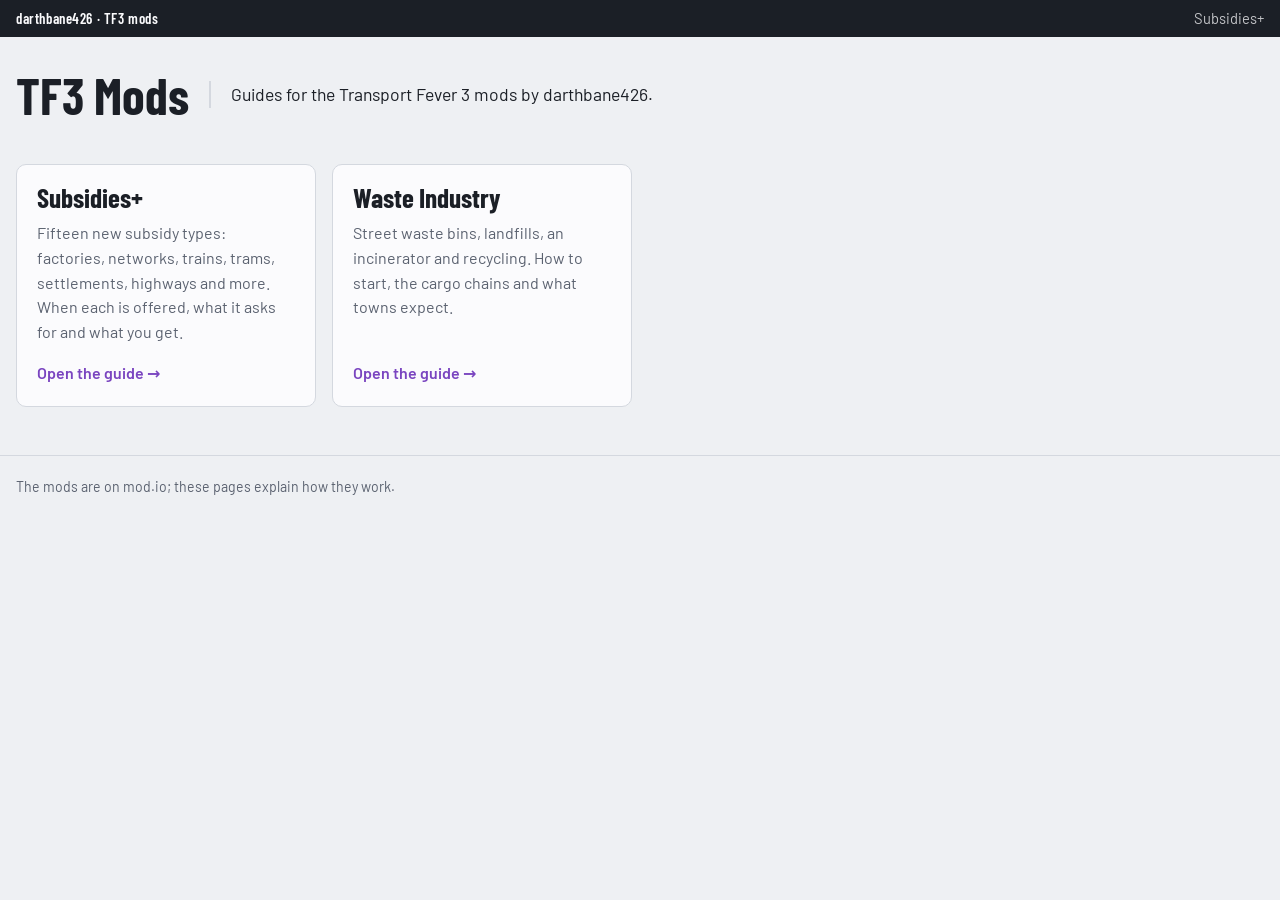
==== index.html @ 2aaebc6a "Site for all mod guides: Subsidies+ moved to subsidies-plus/, shared look and navigation, overview p" ====
<!doctype html>
<html lang="en">
<head>
<meta charset="utf-8">
<meta name="viewport" content="width=device-width, initial-scale=1, viewport-fit=cover">
<style>body { margin: 0; } [hidden] { display: none !important; }</style>
<title>darthbane426 TF3 Mods</title>
<meta name="claude:viewport-fit-sides" content="cover">
<link rel="icon" href="data:image/svg+xml,%3Csvg xmlns='http://www.w3.org/2000/svg' viewBox='0 0 64 64'%3E%3Crect width='64' height='64' rx='12' fill='%231b1f26'/%3E%3Ctext x='32' y='49' text-anchor='middle' font-family='Arial Narrow,Arial,sans-serif' font-weight='700' font-size='44' fill='%23ffffff'%3ED%3C/text%3E%3C/svg%3E">
<link rel="preconnect" href="https://fonts.googleapis.com">
<link rel="preconnect" href="https://fonts.gstatic.com" crossorigin>
<link rel="stylesheet" href="https://fonts.googleapis.com/css2?family=Barlow+Condensed:wght@600;700&family=Barlow:wght@400;500;600&family=IBM+Plex+Mono:wght@400;500&display=swap">
<style>
/* Shared look of the darthbane426 TF3 mod pages: colours, type, settings bar, tiles with details, sections,
   tips, tables, footer. build.py puts this file into every page template; each page adds its own rules after it. */
:root {
  --paper: #eef0f3;
  --panel: #fbfbfd;
  --ink: #1b1f26;
  --muted: #5b6270;
  --rule: #d4d8df;
  --tile: #7a45c0;
  --tile-ink: #ffffff;
  --task: #2f6fbf;
  --upfront: #a86a00;
  --subsidy: #2f9a55;
  --logo-bg: #2f9a55;
  --good: #2c7a47;
  --bad: #b02a20;
  --band-warn: rgba(168, 106, 0, 0.08);
  --money-bg: rgba(44, 122, 71, 0.08);
  --fine-bg: rgba(176, 42, 32, 0.07);
  --display: "Barlow Condensed", "Arial Narrow", "Roboto Condensed", sans-serif;
  --body: "Barlow", "Segoe UI", system-ui, sans-serif;
  --mono: "IBM Plex Mono", ui-monospace, "Cascadia Mono", Consolas, monospace;
}
@media (prefers-color-scheme: dark) {
  :root:not([data-theme="light"]) {
    --paper: #16191e; --panel: #20242b; --ink: #eceef1; --muted: #a3aab5; --rule: #323844;
    --tile: #8a55d2; --tile-ink: #ffffff; --task: #5c9ce6; --upfront: #f3b034; --subsidy: #60be78; --logo-bg: #3aa863; --good: #60be78; --bad: #e25656;
    --band-warn: rgba(243, 176, 52, 0.1); --money-bg: rgba(96, 190, 120, 0.12); --fine-bg: rgba(226, 86, 86, 0.12);
    color-scheme: dark;
  }
}
:root[data-theme="dark"] {
  --paper: #16191e; --panel: #20242b; --ink: #eceef1; --muted: #a3aab5; --rule: #323844;
  --tile: #8a55d2; --tile-ink: #ffffff; --task: #5c9ce6; --upfront: #f3b034; --subsidy: #60be78; --logo-bg: #3aa863; --good: #60be78; --bad: #e25656;
  --band-warn: rgba(243, 176, 52, 0.1); --money-bg: rgba(96, 190, 120, 0.12); --fine-bg: rgba(226, 86, 86, 0.12);
  color-scheme: dark;
}

body { background: var(--paper); color: var(--ink); font-family: var(--body); font-size: 1rem; line-height: 1.55; }
body::before {
  content: ""; position: fixed; inset: 0 0 auto; height: env(safe-area-inset-top, 0px); z-index: 10; background: var(--panel);
}
.wrap {
  max-width: 92rem; margin: 0 auto;
  padding-left: max(16px, env(safe-area-inset-left, 0px));
  padding-right: max(16px, env(safe-area-inset-right, 0px));
}
.num { font-family: var(--mono); font-variant-numeric: tabular-nums; font-size: 0.92em; }
/* Money as the game shows a subsidy payment: a green framed amount; a fine is framed red. */
.money {
  font-family: var(--mono); font-variant-numeric: tabular-nums; font-size: 0.9em; font-weight: 500; white-space: nowrap;
  color: var(--good); border: 1px solid var(--good); background: var(--money-bg); border-radius: 4px; padding: 0.05em 0.4em;
}
.sec.failure .money, td.fine .money { color: var(--bad); border-color: var(--bad); background: var(--fine-bg); }
.label {
  font-family: var(--display); font-weight: 600; font-size: 0.8rem; letter-spacing: 0.08em; text-transform: uppercase; color: var(--muted);
}

header.top { padding-block: 2rem 1.25rem; display: flex; flex-direction: column; gap: 0.75rem; }
.brand { display: flex; flex-wrap: wrap; align-items: center; gap: 0.5rem 1.25rem; }
.brand h1 { font-family: var(--display); font-weight: 700; font-size: clamp(2.2rem, 6vw, 3.2rem); line-height: 1; margin: 0; white-space: nowrap; display: flex; align-items: center; }
/* The logo tile is the first letter of the name. */
.brand h1 .logo {
  width: 1.08em; height: 1.08em; border-radius: 0.2em; background: var(--logo-bg); color: #ffffff; margin-right: 0.04em;
  display: grid; place-items: center; font-size: 1em; line-height: 1; flex: none;
}
.brand h1 .plus { color: var(--tile); }
.brand h1 .docs { color: var(--muted); font-weight: 600; margin-left: 0.2em; }
.brand .tagline { margin: 0; font-size: 1.1rem; color: var(--ink); max-width: 30rem; border-left: 2px solid var(--rule); padding-left: 1.25rem; }
header.top .intro { margin: 0; color: var(--muted); }
@media (max-width: 40rem) { .brand .tagline { border-left: 0; padding-left: 0; flex-basis: 100%; } }

/* Settings bar */
.settings { position: sticky; top: env(safe-area-inset-top, 0px); z-index: 5; background: var(--panel); border-block: 1px solid var(--rule); }
.settings .wrap { display: flex; flex-wrap: wrap; gap: 0.75rem 2rem; align-items: center; padding-block: 0.7rem; }
.field { display: flex; flex-direction: column; gap: 0.3rem; min-width: 0; }
.segmented { display: flex; flex-wrap: wrap; border: 1px solid var(--rule); border-radius: 6px; overflow: hidden; }
.segmented button {
  font: 500 0.95rem var(--body); color: var(--ink); background: transparent; border: 0; padding: 0.4rem 0.8rem; cursor: pointer;
  border-right: 1px solid var(--rule);
}
.segmented button:last-child { border-right: 0; }
.segmented button[aria-pressed="true"] { background: var(--ink); color: var(--panel); }
button:focus-visible, select:focus-visible, input:focus-visible, summary:focus-visible { outline: 2px solid var(--tile); outline-offset: 2px; }
.year { display: flex; align-items: center; gap: 0.75rem; }
.year input { width: min(16rem, 50vw); accent-color: var(--tile); }
.year output { font-family: var(--mono); font-size: 1.05rem; min-width: 3.2rem; }
.inflation { color: var(--muted); font-size: 0.85rem; }
details.custom { flex-basis: 100%; }
details.custom summary { cursor: pointer; color: var(--muted); font-size: 0.9rem; }
.custom-grid { display: grid; grid-template-columns: repeat(auto-fit, minmax(12rem, 1fr)); gap: 0.75rem 1.5rem; padding-block: 0.75rem 0.25rem; }
select { font: 400 0.95rem var(--body); color: var(--ink); background: var(--paper); border: 1px solid var(--rule); border-radius: 4px; padding: 0.3rem 0.4rem; }

.list-detail { padding-block: 1.5rem 3rem; display: grid; grid-template-columns: minmax(17rem, 21rem) minmax(0, 1fr); gap: 1.5rem; align-items: start; }

/* Tiles, as in the game's subsidy list */
.tiles { display: flex; flex-direction: column; gap: 0.45rem; }
@media (max-width: 52rem) {
  .list-detail { grid-template-columns: minmax(0, 1fr); }
  .tiles { display: grid; grid-template-columns: repeat(auto-fill, minmax(17rem, 1fr)); }
}
.tile {
  display: grid; grid-template-columns: auto 1fr auto; align-items: center; gap: 0.85rem;
  text-align: left; font: inherit; color: var(--ink); cursor: pointer;
  background: var(--panel); border: 1px solid var(--rule); border-radius: 8px; padding: 0.6rem 0.8rem 0.6rem 0.6rem;
}
.tile:hover { border-color: var(--tile); }
.tile[aria-expanded="true"] { border-color: var(--tile); box-shadow: inset 0 0 0 1px var(--tile); }
.icon { width: 3rem; height: 3rem; border-radius: 7px; background: var(--tile); display: grid; place-items: center; flex: none; }
.icon img { width: 2.25rem; height: 2.25rem; }
.tile .name { font-family: var(--display); font-weight: 700; font-size: 1.3rem; line-height: 1.1; display: block; }
.tile .pitch { color: var(--muted); font-size: 0.92rem; line-height: 1.3; display: block; }
.tile .chev { color: var(--muted); font-size: 1.1rem; transition: transform 150ms; }
.tile[aria-expanded="true"] .chev { transform: rotate(90deg); color: var(--tile); }
.tile-text { min-width: 0; }

/* Details of the chosen type */
.detail { min-width: 0; background: var(--panel); border: 1px solid var(--rule); border-radius: 10px; padding: 1.25rem clamp(1rem, 3vw, 1.75rem) 1.5rem; display: flex; flex-direction: column; gap: 1.5rem; scroll-margin-top: calc(var(--bar-h, 4.5rem) + 1rem); }
.detail-head { display: flex; flex-wrap: wrap; gap: 1rem; align-items: center; }
.detail-head .title { flex: 1 1 14rem; min-width: 0; }
.detail-head .icon { width: 3.75rem; height: 3.75rem; }
.detail-head .icon img { width: 2.8rem; height: 2.8rem; }
.detail-head h2 { font-family: var(--display); font-weight: 700; font-size: clamp(1.8rem, 4.5vw, 2.4rem); line-height: 1; margin: 0; }
.detail-head p { margin: 0.25rem 0 0; color: var(--muted); }
.sample-note { color: var(--muted); font-size: 0.9rem; margin: 0; }

/* One block per row: its title on the left, the items on the right; stacked on narrow screens. */
.sections { display: flex; flex-direction: column; gap: 1rem; }
.sec { min-width: 0; border-top: 3px solid var(--sec); padding-top: 0.6rem; display: grid; grid-template-columns: 11rem minmax(0, 1fr); column-gap: 1.5rem; align-items: start; }
.sec > ul, .sec > .note { grid-column: 2; }
@media (max-width: 40rem) { .sec { grid-template-columns: minmax(0, 1fr); } .sec > ul, .sec > .note { grid-column: 1; } .sec h3 { grid-row: auto; } }
.sec h3 { font-family: var(--display); font-weight: 700; font-size: 1.25rem; line-height: 1.25; margin: 0 0 0.5rem; grid-row: 1 / span 3; }
.sec ul { margin: 0; padding: 0; list-style: none; display: flex; flex-direction: column; gap: 0.4rem; }
.sec li { padding-left: 1.3rem; position: relative; }
.sec li::before { position: absolute; left: 0; font-weight: 600; }
.sec .or { font-family: var(--display); font-weight: 600; font-size: 0.8rem; letter-spacing: 0.08em; text-transform: uppercase; color: var(--muted); padding-left: 0; }
/* (i) buttons with their explanation, shown on hover, focus or tap. */
.tip { position: relative; display: inline-block; margin-left: 0.3em; vertical-align: 0.12em; text-transform: none; letter-spacing: 0; }
.tip-btn {
  width: 1.05rem; height: 1.05rem; padding: 0; border-radius: 50%; border: 1px solid currentColor; background: transparent;
  color: var(--muted); font: 600 0.68rem/1 var(--body); cursor: help; display: grid; place-items: center;
}
.tip-text {
  display: none; position: absolute; z-index: 20; left: -0.5rem; top: calc(100% + 6px); width: max-content; max-width: min(20rem, 80vw);
  background: var(--ink); color: var(--panel); padding: 0.5rem 0.7rem; border-radius: 6px;
  font: 400 0.85rem/1.4 var(--body); white-space: normal; box-shadow: 0 4px 14px rgba(0, 0, 0, 0.25);
}
.tip.end .tip-text { left: auto; right: -0.5rem; }
.tip:hover .tip-text, .tip:focus-within .tip-text { display: block; }
/* A warning box between the blocks. */
.important { border: 1px solid var(--upfront); border-left-width: 4px; border-radius: 6px; padding: 0.7rem 1rem; background: var(--band-warn); }
.important h3 { font-family: var(--display); font-weight: 700; font-size: 1.1rem; letter-spacing: 0.06em; text-transform: uppercase; color: var(--upfront); margin: 0 0 0.25rem; }
.important p { margin: 0; }
.important ul { margin: 0.35rem 0 0.5rem; padding-left: 1.2rem; display: flex; flex-direction: column; gap: 0.15rem; }
.sec small, .sec .note { color: var(--muted); font-size: 0.86rem; display: block; }
.sec .note { margin-top: 0.5rem; }

.extra h3 { font-family: var(--display); font-weight: 700; font-size: 1.25rem; margin: 0 0 0.35rem; }
.extra .hint { color: var(--muted); font-size: 0.92rem; margin: 0 0 0.75rem; max-width: 44rem; }
.table-scroll { overflow-x: auto; border: 1px solid var(--rule); border-radius: 6px; background: var(--paper); }
table { border-collapse: collapse; width: 100%; min-width: 34rem; }
th, td { text-align: right; padding: 0.5rem 0.8rem; border-bottom: 1px solid var(--rule); white-space: nowrap; }
th:first-child, td:first-child { text-align: left; }
thead th { font-family: var(--display); font-weight: 600; letter-spacing: 0.06em; text-transform: uppercase; font-size: 0.82rem; color: var(--muted); }
tbody tr:last-child td { border-bottom: 0; }
td .sub { display: block; color: var(--muted); font-size: 0.8rem; }

footer { border-top: 1px solid var(--rule); padding-block: 1.25rem 2.5rem; color: var(--muted); font-size: 0.88rem; }
footer p { margin: 0 0 0.4rem; max-width: 48rem; }

@media (prefers-reduced-motion: reduce) { .tile .chev { transition: none; } }

/* Site navigation between the mod pages */
.site-nav { background: var(--ink); color: var(--panel); font-size: 0.92rem; }
.site-nav .wrap { display: flex; flex-wrap: wrap; align-items: center; gap: 0.25rem 1.25rem; padding-block: 0.45rem; }
.site-nav a { color: inherit; text-decoration: none; opacity: 0.75; }
.site-nav a:hover, .site-nav a:focus-visible { opacity: 1; text-decoration: underline; }
.site-nav a[aria-current="page"] { opacity: 1; font-weight: 600; }
.site-nav .home { font-family: var(--display); font-weight: 700; letter-spacing: 0.04em; opacity: 1; margin-right: auto; }
/* Overview: one card per mod with a link to its guide. */
.mods { display: grid; grid-template-columns: repeat(auto-fill, minmax(18rem, 1fr)); gap: 1rem; padding-block: 1.5rem 3rem; }
.mod-card {
  display: flex; flex-direction: column; gap: 0.5rem; color: var(--ink); text-decoration: none;
  background: var(--panel); border: 1px solid var(--rule); border-radius: 10px; padding: 1.1rem 1.25rem 1.25rem;
}
.mod-card:hover, .mod-card:focus-visible { border-color: var(--tile); }
.mod-card h2 { font-family: var(--display); font-weight: 700; font-size: 1.7rem; line-height: 1.1; margin: 0; }
.mod-card p { margin: 0; color: var(--muted); }
.mod-card .go { margin-top: auto; padding-top: 0.5rem; color: var(--tile); font-weight: 600; }
</style>
</head>
<body>


<nav class="site-nav" aria-label="Mods"><div class="wrap"><a class="home" href="./" aria-current="page">darthbane426 · TF3 mods</a><a href="./subsidies-plus/">Subsidies+</a></div></nav>

<header class="top wrap">
  <div class="brand">
    <h1>TF3 Mods</h1>
    <p class="tagline">Guides for the Transport Fever 3 mods by darthbane426.</p>
  </div>
</header>

<main class="wrap mods">
  <a class="mod-card" href="./subsidies-plus/">
    <h2>Subsidies+</h2>
    <p>Fifteen new subsidy types: factories, networks, trains, trams, settlements, highways and more. When each is offered, what it asks for and what you get.</p>
    <span class="go">Open the guide →</span>
  </a>
  <a class="mod-card" href="./waste-industry/">
    <h2>Waste Industry</h2>
    <p>Street waste bins, landfills, an incinerator and recycling. How to start, the cargo chains and what towns expect.</p>
    <span class="go">Open the guide →</span>
  </a>
</main>

<footer class="wrap">
  <p>The mods are on mod.io; these pages explain how they work.</p>
</footer>

</body>
</html>
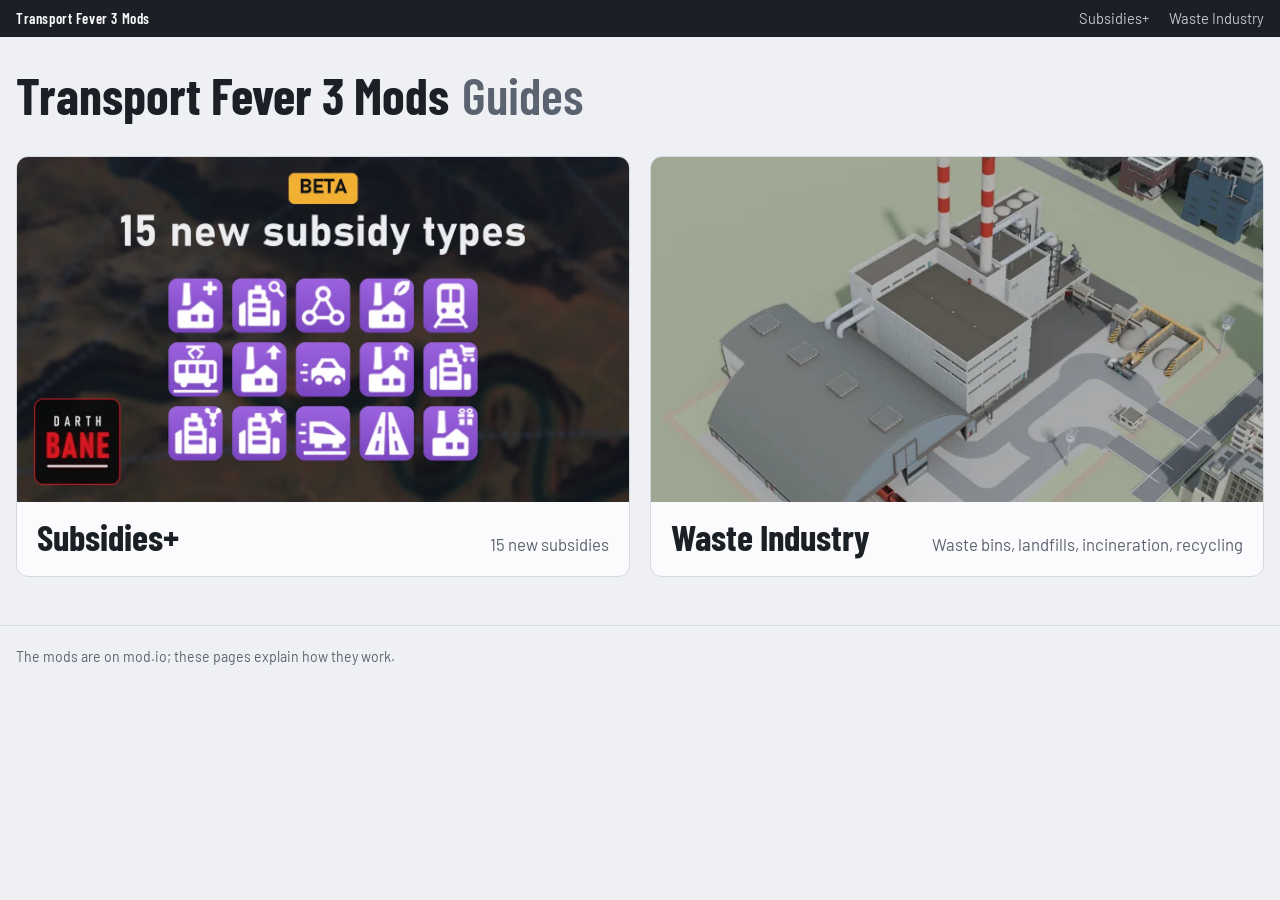
==== commit c69e7018: "Overview: large panels with the mod pictures, shorter texts, Transport Fever 3 Mods Guides title" ====
--- a/index.html
+++ b/index.html
@@ -4,7 +4,7 @@
 <meta charset="utf-8">
 <meta name="viewport" content="width=device-width, initial-scale=1, viewport-fit=cover">
 <style>body { margin: 0; } [hidden] { display: none !important; }</style>
-<title>darthbane426 TF3 Mods</title>
+<title>Transport Fever 3 Mods</title>
 <meta name="claude:viewport-fit-sides" content="cover">
 <link rel="icon" href="data:image/svg+xml,%3Csvg xmlns='http://www.w3.org/2000/svg' viewBox='0 0 64 64'%3E%3Crect width='64' height='64' rx='12' fill='%231b1f26'/%3E%3Ctext x='32' y='49' text-anchor='middle' font-family='Arial Narrow,Arial,sans-serif' font-weight='700' font-size='44' fill='%23ffffff'%3ED%3C/text%3E%3C/svg%3E">
 <link rel="preconnect" href="https://fonts.googleapis.com">
@@ -190,40 +190,39 @@
 .site-nav a:hover, .site-nav a:focus-visible { opacity: 1; text-decoration: underline; }
 .site-nav a[aria-current="page"] { opacity: 1; font-weight: 600; }
 .site-nav .home { font-family: var(--display); font-weight: 700; letter-spacing: 0.04em; opacity: 1; margin-right: auto; }
-/* Overview: one card per mod with a link to its guide. */
-.mods { display: grid; grid-template-columns: repeat(auto-fill, minmax(18rem, 1fr)); gap: 1rem; padding-block: 1.5rem 3rem; }
+/* Overview: one large panel per mod, its picture on top, linking to its guide. */
+.brand h1 .docs { color: var(--muted); font-weight: 600; margin-left: 0.25em; }
+.mods { display: grid; grid-template-columns: repeat(auto-fit, minmax(min(100%, 26rem), 1fr)); gap: 1.25rem; padding-block: 1rem 3rem; }
 .mod-card {
-  display: flex; flex-direction: column; gap: 0.5rem; color: var(--ink); text-decoration: none;
-  background: var(--panel); border: 1px solid var(--rule); border-radius: 10px; padding: 1.1rem 1.25rem 1.25rem;
-}
-.mod-card:hover, .mod-card:focus-visible { border-color: var(--tile); }
-.mod-card h2 { font-family: var(--display); font-weight: 700; font-size: 1.7rem; line-height: 1.1; margin: 0; }
-.mod-card p { margin: 0; color: var(--muted); }
-.mod-card .go { margin-top: auto; padding-top: 0.5rem; color: var(--tile); font-weight: 600; }
+  display: flex; flex-direction: column; color: var(--ink); text-decoration: none; overflow: hidden;
+  background: var(--panel); border: 1px solid var(--rule); border-radius: 12px;
+}
+.mod-card:hover, .mod-card:focus-visible { border-color: var(--tile); box-shadow: 0 0 0 1px var(--tile); }
+.mod-card img { width: 100%; height: auto; aspect-ratio: 16 / 9; object-fit: cover; display: block; background: var(--paper); }
+.mod-card .text { display: flex; align-items: baseline; justify-content: space-between; gap: 0.5rem 1rem; flex-wrap: wrap; padding: 1rem 1.25rem 1.2rem; }
+.mod-card h2 { font-family: var(--display); font-weight: 700; font-size: clamp(1.8rem, 4vw, 2.3rem); line-height: 1; margin: 0; }
+.mod-card p { margin: 0; color: var(--muted); font-size: 1.05rem; }
 </style>
 </head>
 <body>
 
 
-<nav class="site-nav" aria-label="Mods"><div class="wrap"><a class="home" href="./" aria-current="page">darthbane426 · TF3 mods</a><a href="./subsidies-plus/">Subsidies+</a></div></nav>
+<nav class="site-nav" aria-label="Mods"><div class="wrap"><a class="home" href="./" aria-current="page">Transport Fever 3 Mods</a><a href="./subsidies-plus/">Subsidies+</a><a href="./waste-industry/">Waste Industry</a></div></nav>
 
 <header class="top wrap">
   <div class="brand">
-    <h1>TF3 Mods</h1>
-    <p class="tagline">Guides for the Transport Fever 3 mods by darthbane426.</p>
+    <h1>Transport Fever 3 Mods<span class="docs">Guides</span></h1>
   </div>
 </header>
 
 <main class="wrap mods">
   <a class="mod-card" href="./subsidies-plus/">
-    <h2>Subsidies+</h2>
-    <p>Fifteen new subsidy types: factories, networks, trains, trams, settlements, highways and more. When each is offered, what it asks for and what you get.</p>
-    <span class="go">Open the guide →</span>
+    <img src="./images/subsidies-plus.webp" alt="" width="1280" height="720">
+    <div class="text"><h2>Subsidies+</h2><p>15 new subsidies</p></div>
   </a>
   <a class="mod-card" href="./waste-industry/">
-    <h2>Waste Industry</h2>
-    <p>Street waste bins, landfills, an incinerator and recycling. How to start, the cargo chains and what towns expect.</p>
-    <span class="go">Open the guide →</span>
+    <img src="./images/waste-industry.webp" alt="" width="720" height="405">
+    <div class="text"><h2>Waste Industry</h2><p>Waste bins, landfills, incineration, recycling</p></div>
   </a>
 </main>
 
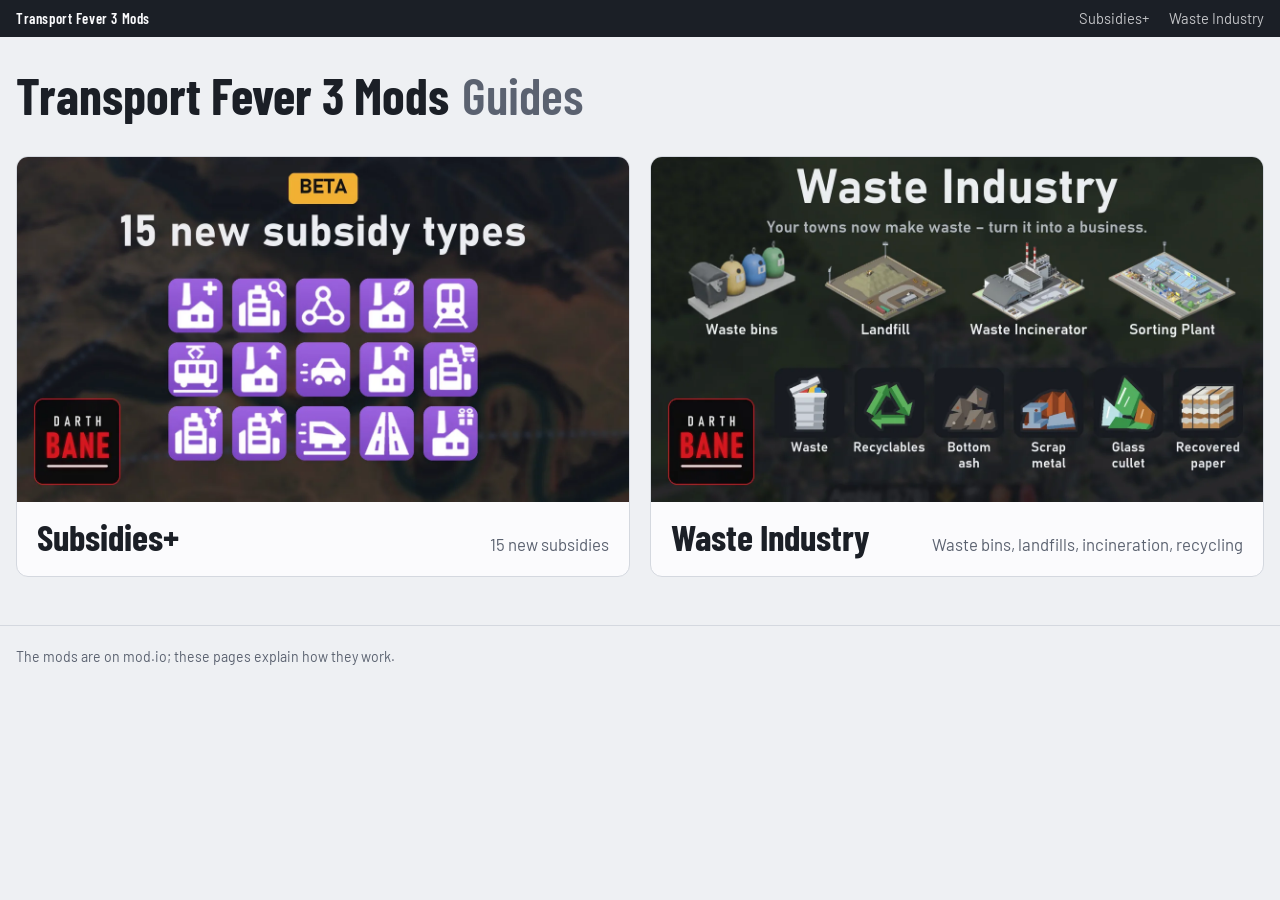
==== commit 36d1bdd6: "Waste Industry: new cover on the overview, bin logo and tab icon from the game's Waste menu" ====
--- a/index.html
+++ b/index.html
@@ -221,7 +221,7 @@
     <div class="text"><h2>Subsidies+</h2><p>15 new subsidies</p></div>
   </a>
   <a class="mod-card" href="./waste-industry/">
-    <img src="./images/waste-industry.webp" alt="" width="720" height="405">
+    <img src="./images/waste-industry.webp" alt="" width="1280" height="720">
     <div class="text"><h2>Waste Industry</h2><p>Waste bins, landfills, incineration, recycling</p></div>
   </a>
 </main>
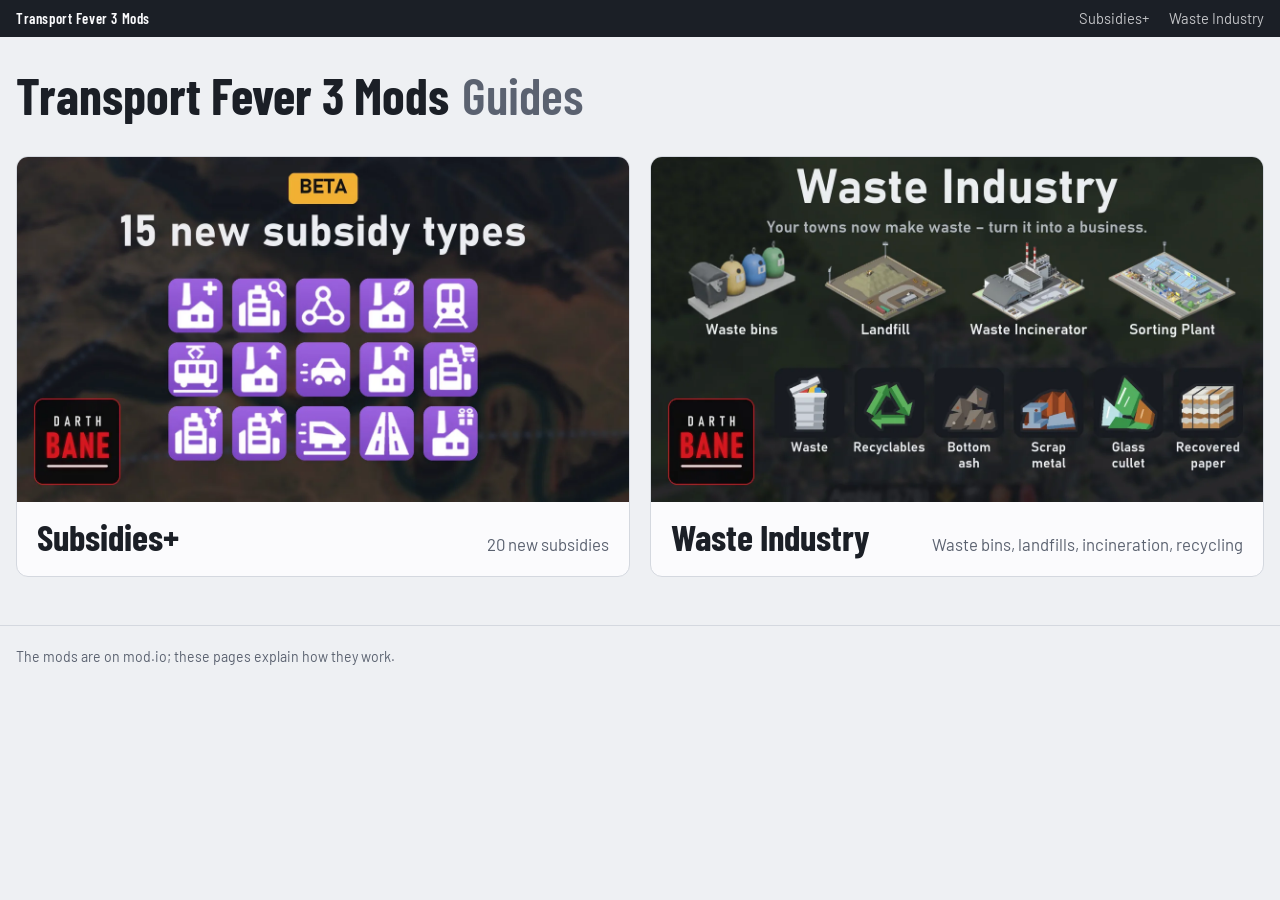
==== commit 27eee54b: "Subsidies+ 1.3.0: settlement subsidies, changelog on the page Five new settlement types with the sha" ====
--- a/index.html
+++ b/index.html
@@ -190,6 +190,15 @@
 .site-nav a:hover, .site-nav a:focus-visible { opacity: 1; text-decoration: underline; }
 .site-nav a[aria-current="page"] { opacity: 1; font-weight: 600; }
 .site-nav .home { font-family: var(--display); font-weight: 700; letter-spacing: 0.04em; opacity: 1; margin-right: auto; }
+
+/* Changelog at the end of a mod page: one folding block per version, the newest open. */
+.changelog { margin-top: 2.5rem; }
+.changelog h2 { font-family: var(--display); font-size: 1.3rem; margin: 0 0 0.75rem; }
+.changelog details { border-top: 1px solid var(--rule); padding: 0.5rem 0; }
+.changelog summary { cursor: pointer; font-family: var(--display); font-weight: 600; font-size: 1.05rem; }
+.changelog h4 { margin: 0.75rem 0 0.25rem; font-size: 0.8rem; letter-spacing: 0.06em; text-transform: uppercase; color: var(--muted); }
+.changelog ul { margin: 0.25rem 0 0.5rem; padding-left: 1.25rem; }
+.changelog li { margin: 0.2rem 0; line-height: 1.45; }
 /* Overview: one large panel per mod, its picture on top, linking to its guide. */
 .brand h1 .docs { color: var(--muted); font-weight: 600; margin-left: 0.25em; }
 .mods { display: grid; grid-template-columns: repeat(auto-fit, minmax(min(100%, 26rem), 1fr)); gap: 1.25rem; padding-block: 1rem 3rem; }
@@ -218,7 +227,7 @@
 <main class="wrap mods">
   <a class="mod-card" href="./subsidies-plus/">
     <img src="./images/subsidies-plus.webp" alt="" width="1280" height="720">
-    <div class="text"><h2>Subsidies+</h2><p>15 new subsidies</p></div>
+    <div class="text"><h2>Subsidies+</h2><p>20 new subsidies</p></div>
   </a>
   <a class="mod-card" href="./waste-industry/">
     <img src="./images/waste-industry.webp" alt="" width="1280" height="720">
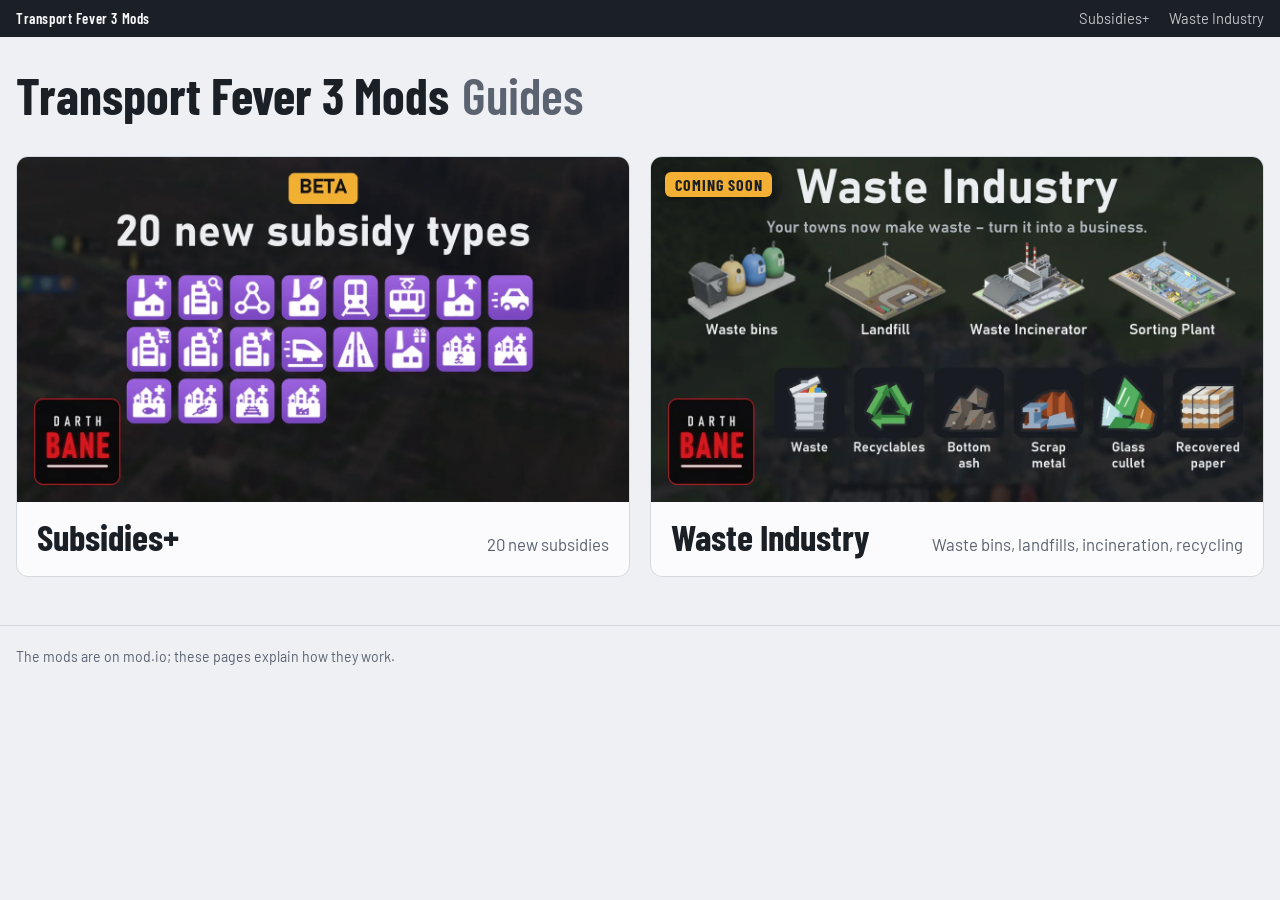
==== commit 5551d17f: "Waste Industry marked Coming soon; overview shows the Subsidies+ 1.3.0 cover" ====
--- a/index.html
+++ b/index.html
@@ -191,6 +191,11 @@
 .site-nav a[aria-current="page"] { opacity: 1; font-weight: 600; }
 .site-nav .home { font-family: var(--display); font-weight: 700; letter-spacing: 0.04em; opacity: 1; margin-right: auto; }
 
+/* Badge of a mod that is not released yet (overview card, guide header). */
+.soon { display: inline-block; padding: 0.2em 0.6em; border-radius: 6px; background: #f3b034; color: #1b1f26;
+  font-family: var(--display); font-weight: 700; font-size: 0.85rem; letter-spacing: 0.06em; text-transform: uppercase;
+  line-height: 1.2; vertical-align: middle; }
+
 /* Changelog at the end of a mod page: one folding block per version, the newest open. */
 .changelog { margin-top: 2.5rem; }
 .changelog h2 { font-family: var(--display); font-size: 1.3rem; margin: 0 0 0.75rem; }
@@ -211,6 +216,8 @@
 .mod-card .text { display: flex; align-items: baseline; justify-content: space-between; gap: 0.5rem 1rem; flex-wrap: wrap; padding: 1rem 1.25rem 1.2rem; }
 .mod-card h2 { font-family: var(--display); font-weight: 700; font-size: clamp(1.8rem, 4vw, 2.3rem); line-height: 1; margin: 0; }
 .mod-card p { margin: 0; color: var(--muted); font-size: 1.05rem; }
+.mod-card .pic { position: relative; }
+.mod-card .pic .soon { position: absolute; top: 0.9rem; left: 0.9rem; font-size: 1rem; box-shadow: 0 2px 8px rgb(0 0 0 / 0.35); }
 </style>
 </head>
 <body>
@@ -230,7 +237,7 @@
     <div class="text"><h2>Subsidies+</h2><p>20 new subsidies</p></div>
   </a>
   <a class="mod-card" href="./waste-industry/">
-    <img src="./images/waste-industry.webp" alt="" width="1280" height="720">
+    <div class="pic"><img src="./images/waste-industry.webp" alt="" width="1280" height="720"><span class="soon">Coming soon</span></div>
     <div class="text"><h2>Waste Industry</h2><p>Waste bins, landfills, incineration, recycling</p></div>
   </a>
 </main>
